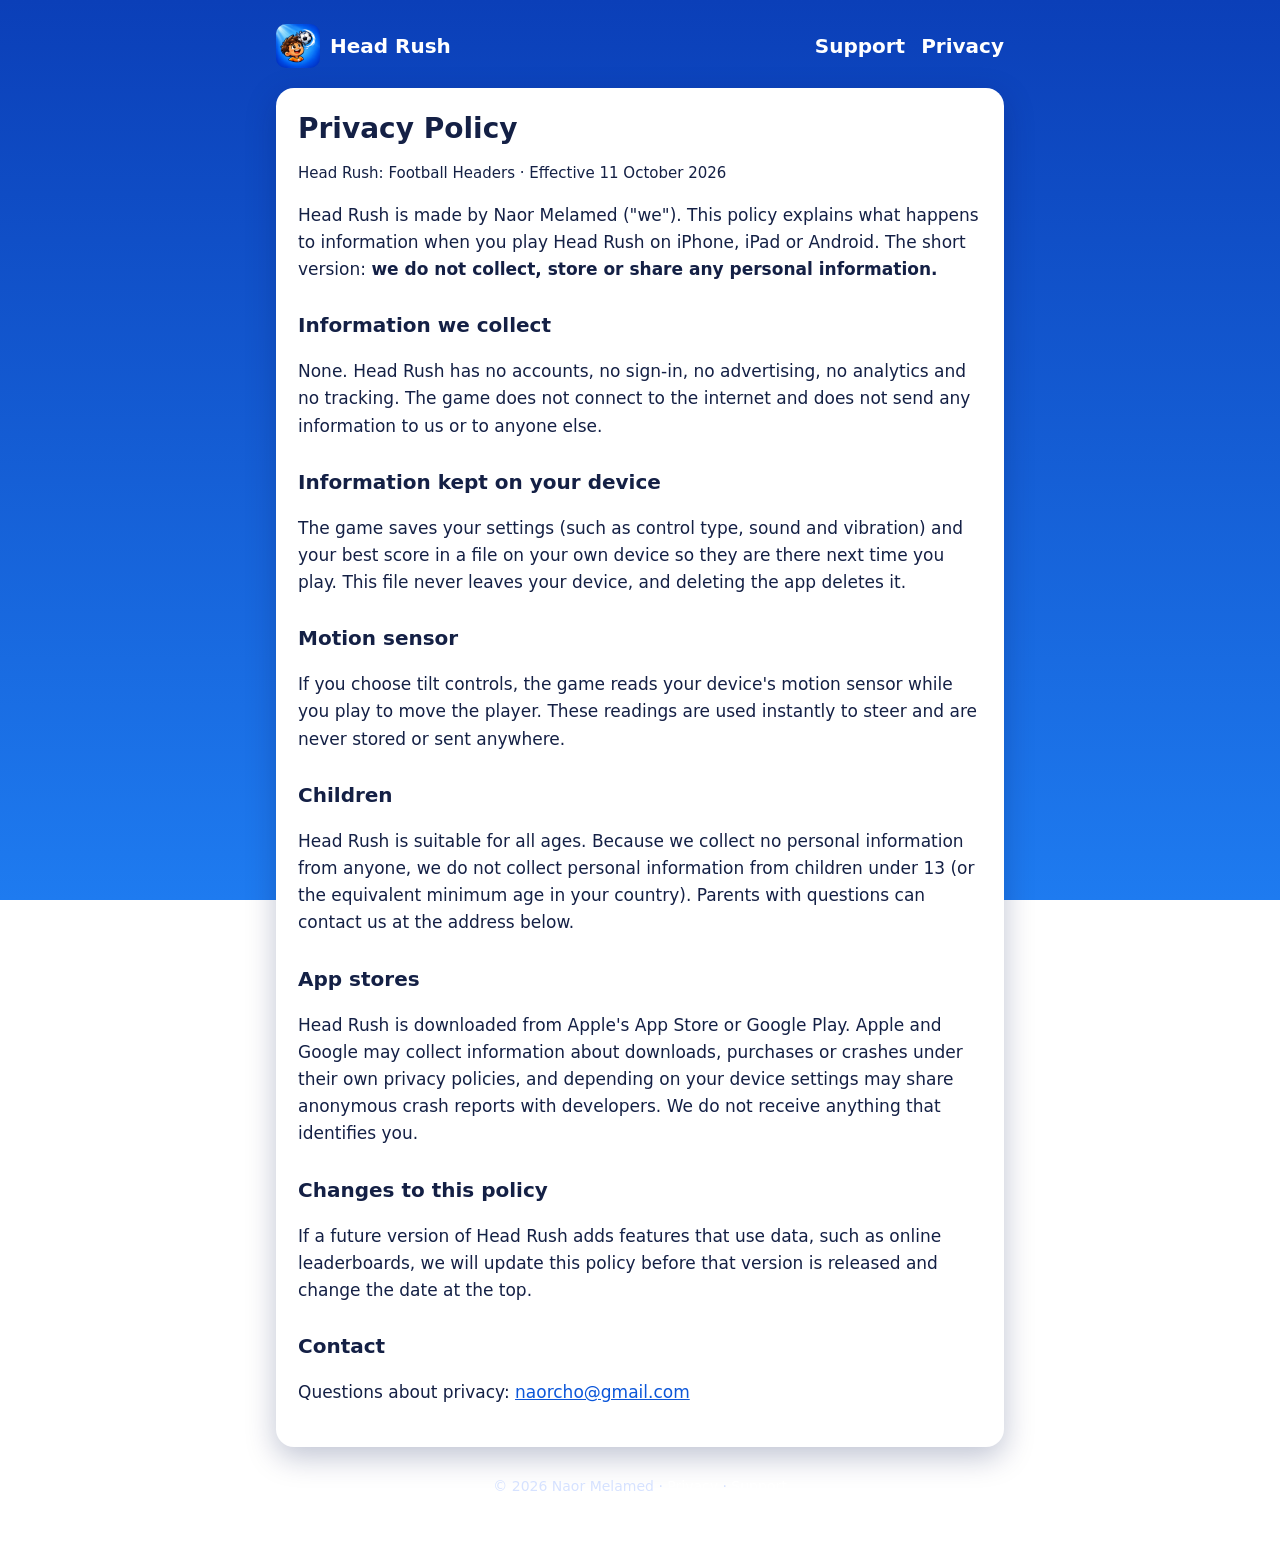
==== privacy.html @ 75bc9198 "Head Rush website: landing, privacy policy, support Co-Authored-By: Claude Opus 5.5 <noreply@anthrop" ====
<!doctype html>
<html lang="en">
<head>
<meta charset="utf-8">
<meta name="viewport" content="width=device-width, initial-scale=1">
<link rel="icon" href="img/favicon.png">
<link rel="apple-touch-icon" href="img/apple-touch-icon.png">
<link rel="stylesheet" href="style.css">
<title>Head Rush Privacy Policy</title>
<meta name="description" content="Privacy policy for Head Rush: Football Headers. The game collects no personal data.">
</head>
<body>
<div class="wrap">
<header class="top">
  <a href="./"><img src="img/icon.png" alt="">Head Rush</a>
  <nav><a href="support.html">Support</a><a href="privacy.html">Privacy</a></nav>
</header>
<section class="card">
  <h1>Privacy Policy</h1>
  <p class="muted">Head Rush: Football Headers · Effective 11 October 2026</p>

  <p>Head Rush is made by Naor Melamed ("we"). This policy explains what happens to information when you play Head Rush on iPhone, iPad or Android. The short version: <b>we do not collect, store or share any personal information.</b></p>

  <h2>Information we collect</h2>
  <p>None. Head Rush has no accounts, no sign-in, no advertising, no analytics and no tracking. The game does not connect to the internet and does not send any information to us or to anyone else.</p>

  <h2>Information kept on your device</h2>
  <p>The game saves your settings (such as control type, sound and vibration) and your best score in a file on your own device so they are there next time you play. This file never leaves your device, and deleting the app deletes it.</p>

  <h2>Motion sensor</h2>
  <p>If you choose tilt controls, the game reads your device's motion sensor while you play to move the player. These readings are used instantly to steer and are never stored or sent anywhere.</p>

  <h2>Children</h2>
  <p>Head Rush is suitable for all ages. Because we collect no personal information from anyone, we do not collect personal information from children under 13 (or the equivalent minimum age in your country). Parents with questions can contact us at the address below.</p>

  <h2>App stores</h2>
  <p>Head Rush is downloaded from Apple's App Store or Google Play. Apple and Google may collect information about downloads, purchases or crashes under their own privacy policies, and depending on your device settings may share anonymous crash reports with developers. We do not receive anything that identifies you.</p>

  <h2>Changes to this policy</h2>
  <p>If a future version of Head Rush adds features that use data, such as online leaderboards, we will update this policy before that version is released and change the date at the top.</p>

  <h2>Contact</h2>
  <p>Questions about privacy: <a href="mailto:naorcho@gmail.com?subject=Head%20Rush%20privacy">naorcho@gmail.com</a></p>
</section>
<footer>© 2026 Naor Melamed · <a href="privacy.html">Privacy</a> · <a href="support.html">Support</a></footer>
</div>
</body>
</html>
---- style.css ----
:root {
  --sky-top: #0b3fb8;
  --sky-bottom: #1e7bf0;
  --card: #ffffff;
  --ink: #142045;
  --muted: #4d5a7c;
  --gold: #ffb81c;
  --gold-deep: #f08a00;
  --line: #dfe5f2;
}
* { box-sizing: border-box; }
html { -webkit-text-size-adjust: 100%; }
body {
  margin: 0;
  min-height: 100vh;
  font: 17px/1.6 system-ui, -apple-system, "Segoe UI", Roboto, sans-serif;
  color: var(--ink);
  background: linear-gradient(180deg, var(--sky-top), var(--sky-bottom)) fixed;
}
a { color: #0b56d9; }
.wrap { max-width: 760px; margin: 0 auto; padding: 24px 16px 48px; }
header.top { display: flex; align-items: center; gap: 12px; margin-bottom: 20px; }
header.top a { display: flex; align-items: center; gap: 10px; color: #fff; text-decoration: none; font-weight: 800; font-size: 20px; }
header.top img { width: 44px; height: 44px; border-radius: 10px; }
nav { margin-left: auto; display: flex; gap: 16px; }
nav a { color: #e3ecff; font-weight: 600; font-size: 15px; text-decoration: none; }
nav a:hover { color: #fff; text-decoration: underline; }
.hero { text-align: center; color: #fff; padding: 8px 0 28px; }
.hero .logo { width: min(440px, 90%); height: auto; }
.hero p.tag { font-size: 21px; font-weight: 600; margin: 8px 0 22px; }
.badges { display: flex; flex-wrap: wrap; justify-content: center; gap: 12px; }
.badge {
  display: inline-block; padding: 12px 22px; border-radius: 14px; font-weight: 800;
  color: #3b2100; text-decoration: none;
  background: linear-gradient(180deg, var(--gold), var(--gold-deep));
  box-shadow: 0 4px 0 #b55f00;
}
.badge.soon { opacity: .85; cursor: default; }
.card { background: var(--card); border-radius: 18px; padding: 24px 22px; margin-top: 18px; box-shadow: 0 10px 30px rgba(0, 20, 80, .25); }
.card h1 { font-size: 28px; line-height: 1.2; margin: 0 0 6px; }
.card h2 { font-size: 20px; margin: 26px 0 6px; }
.card h2:first-child { margin-top: 0; }
.card p, .card li { color: var(--ink); }
.muted { color: var(--muted); font-size: 15px; }
.features { display: grid; grid-template-columns: repeat(auto-fit, minmax(200px, 1fr)); gap: 14px; }
.feature { border: 1px solid var(--line); border-radius: 14px; padding: 14px 16px; }
.feature b { display: block; margin-bottom: 2px; }
footer { color: #d6e2ff; text-align: center; font-size: 14px; margin-top: 28px; }
footer a { color: #fff; }
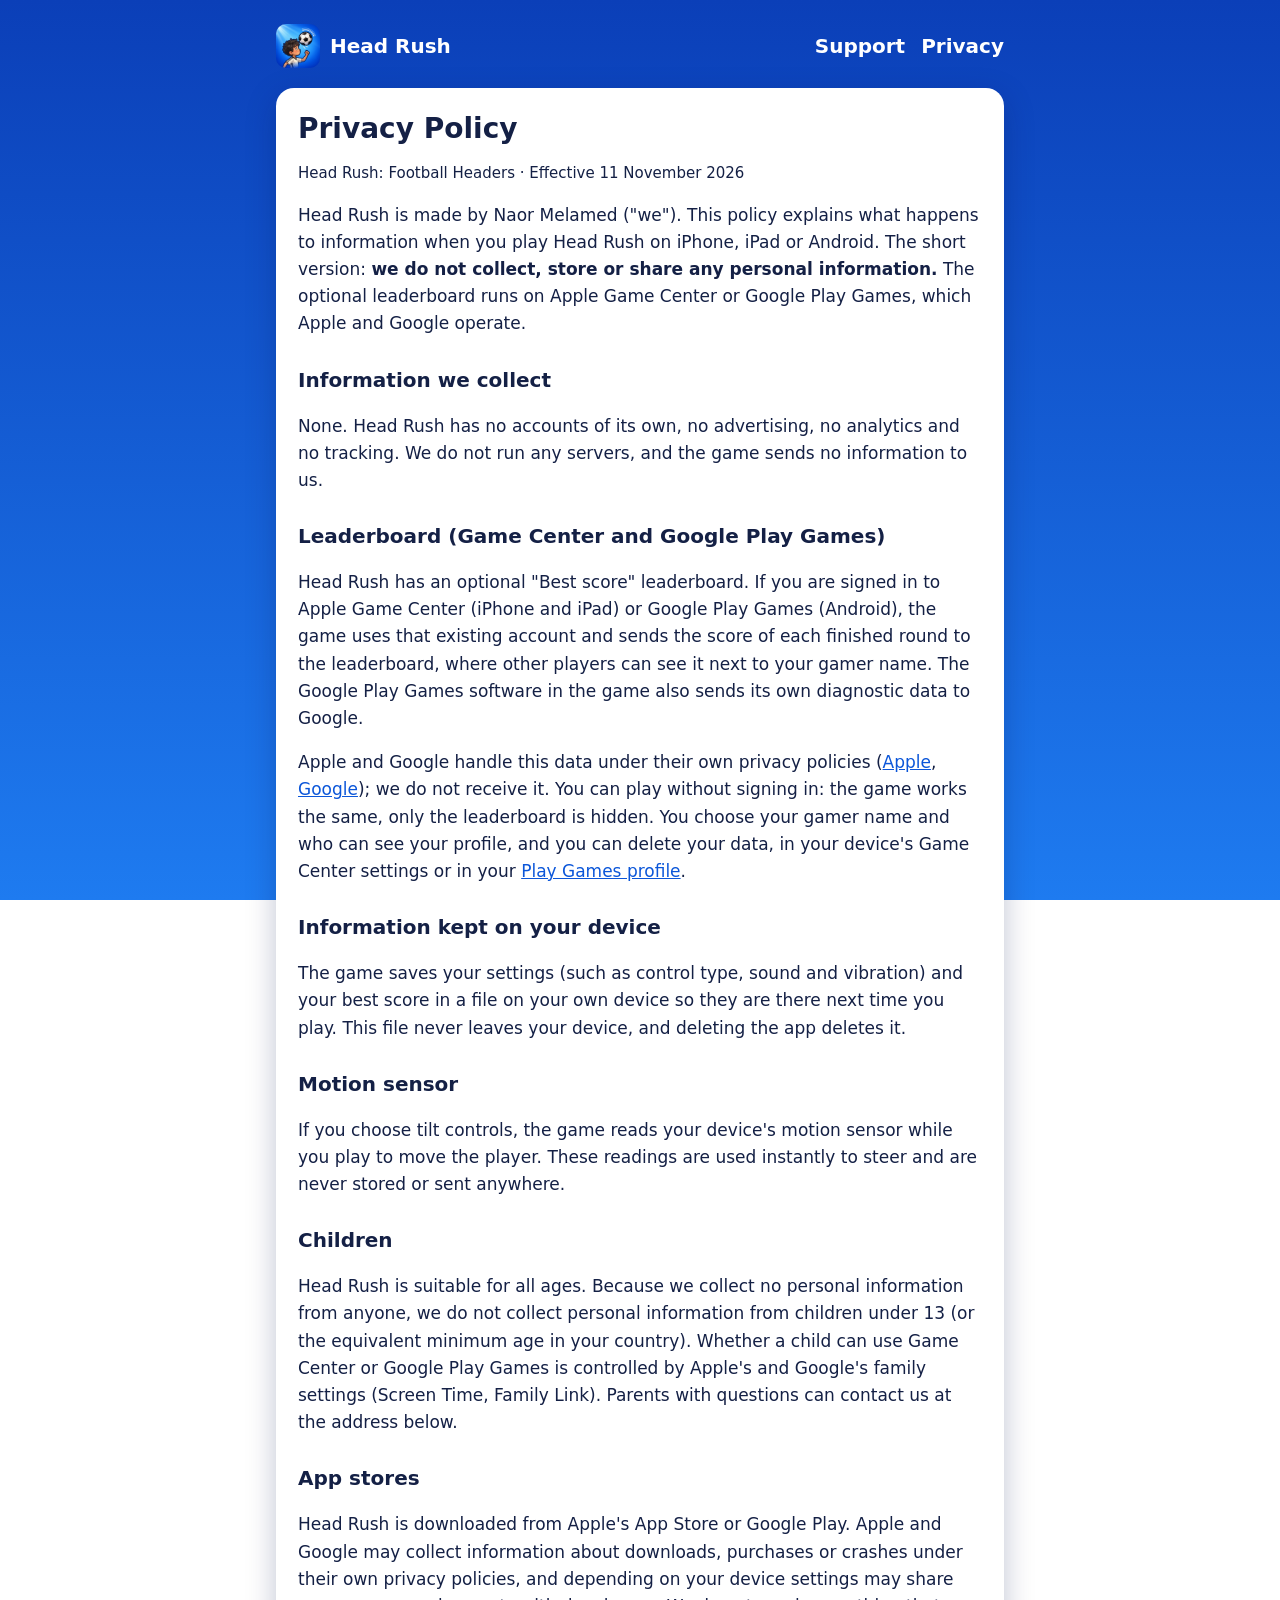
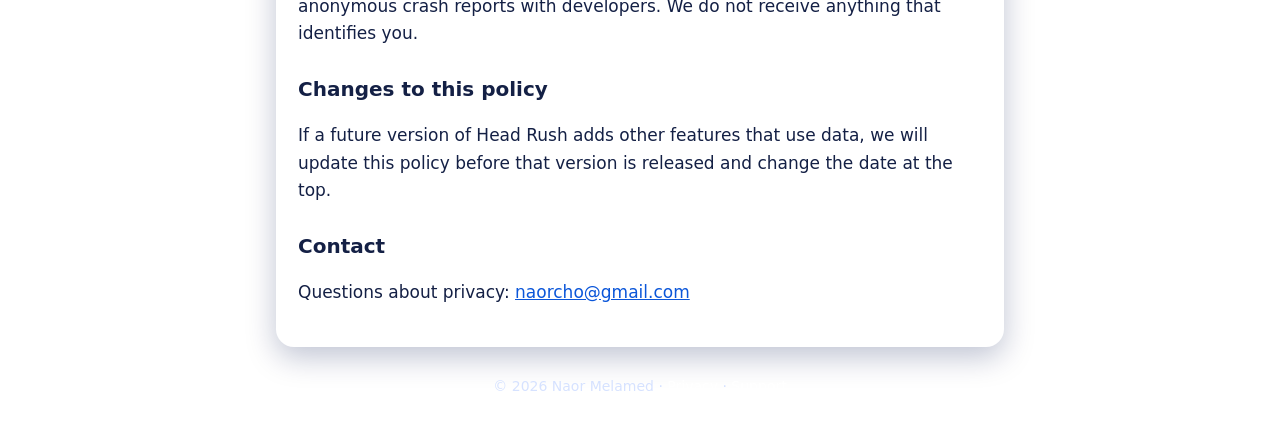
==== commit 40cedf4b: "Privacy: Game Center / Play Games leaderboard (Head Rush 1.1) Co-Authored-By: Claude Opus 5.5 <norep" ====
--- a/privacy.html
+++ b/privacy.html
@@ -17,12 +17,16 @@
 </header>
 <section class="card">
   <h1>Privacy Policy</h1>
-  <p class="muted">Head Rush: Football Headers · Effective 11 October 2026</p>
+  <p class="muted">Head Rush: Football Headers · Effective 11 November 2026</p>
 
-  <p>Head Rush is made by Naor Melamed ("we"). This policy explains what happens to information when you play Head Rush on iPhone, iPad or Android. The short version: <b>we do not collect, store or share any personal information.</b></p>
+  <p>Head Rush is made by Naor Melamed ("we"). This policy explains what happens to information when you play Head Rush on iPhone, iPad or Android. The short version: <b>we do not collect, store or share any personal information.</b> The optional leaderboard runs on Apple Game Center or Google Play Games, which Apple and Google operate.</p>
 
   <h2>Information we collect</h2>
-  <p>None. Head Rush has no accounts, no sign-in, no advertising, no analytics and no tracking. The game does not connect to the internet and does not send any information to us or to anyone else.</p>
+  <p>None. Head Rush has no accounts of its own, no advertising, no analytics and no tracking. We do not run any servers, and the game sends no information to us.</p>
+
+  <h2>Leaderboard (Game Center and Google Play Games)</h2>
+  <p>Head Rush has an optional "Best score" leaderboard. If you are signed in to Apple Game Center (iPhone and iPad) or Google Play Games (Android), the game uses that existing account and sends the score of each finished round to the leaderboard, where other players can see it next to your gamer name. The Google Play Games software in the game also sends its own diagnostic data to Google.</p>
+  <p>Apple and Google handle this data under their own privacy policies (<a href="https://www.apple.com/legal/privacy/">Apple</a>, <a href="https://policies.google.com/privacy">Google</a>); we do not receive it. You can play without signing in: the game works the same, only the leaderboard is hidden. You choose your gamer name and who can see your profile, and you can delete your data, in your device's Game Center settings or in your <a href="https://play.google.com/games/profile">Play Games profile</a>.</p>
 
   <h2>Information kept on your device</h2>
   <p>The game saves your settings (such as control type, sound and vibration) and your best score in a file on your own device so they are there next time you play. This file never leaves your device, and deleting the app deletes it.</p>
@@ -31,13 +35,13 @@
   <p>If you choose tilt controls, the game reads your device's motion sensor while you play to move the player. These readings are used instantly to steer and are never stored or sent anywhere.</p>
 
   <h2>Children</h2>
-  <p>Head Rush is suitable for all ages. Because we collect no personal information from anyone, we do not collect personal information from children under 13 (or the equivalent minimum age in your country). Parents with questions can contact us at the address below.</p>
+  <p>Head Rush is suitable for all ages. Because we collect no personal information from anyone, we do not collect personal information from children under 13 (or the equivalent minimum age in your country). Whether a child can use Game Center or Google Play Games is controlled by Apple's and Google's family settings (Screen Time, Family Link). Parents with questions can contact us at the address below.</p>
 
   <h2>App stores</h2>
   <p>Head Rush is downloaded from Apple's App Store or Google Play. Apple and Google may collect information about downloads, purchases or crashes under their own privacy policies, and depending on your device settings may share anonymous crash reports with developers. We do not receive anything that identifies you.</p>
 
   <h2>Changes to this policy</h2>
-  <p>If a future version of Head Rush adds features that use data, such as online leaderboards, we will update this policy before that version is released and change the date at the top.</p>
+  <p>If a future version of Head Rush adds other features that use data, we will update this policy before that version is released and change the date at the top.</p>
 
   <h2>Contact</h2>
   <p>Questions about privacy: <a href="mailto:naorcho@gmail.com?subject=Head%20Rush%20privacy">naorcho@gmail.com</a></p>
--- a/style.css
+++ b/style.css
@@ -35,7 +35,9 @@
   background: linear-gradient(180deg, var(--gold), var(--gold-deep));
   box-shadow: 0 4px 0 #b55f00;
 }
-.badge.soon { opacity: .85; cursor: default; }
+.shots { display: grid; grid-auto-flow: column; grid-auto-columns: calc((100% - 48px) / 5); gap: 12px; overflow-x: auto; scroll-snap-type: x mandatory; padding-bottom: 6px; }
+.shots img { width: 100%; height: auto; border-radius: 14px; scroll-snap-align: start; box-shadow: 0 8px 22px rgba(0, 20, 80, .3); }
+@media (max-width: 600px) { .shots { grid-auto-columns: 44%; } }
 .card { background: var(--card); border-radius: 18px; padding: 24px 22px; margin-top: 18px; box-shadow: 0 10px 30px rgba(0, 20, 80, .25); }
 .card h1 { font-size: 28px; line-height: 1.2; margin: 0 0 6px; }
 .card h2 { font-size: 20px; margin: 26px 0 6px; }
